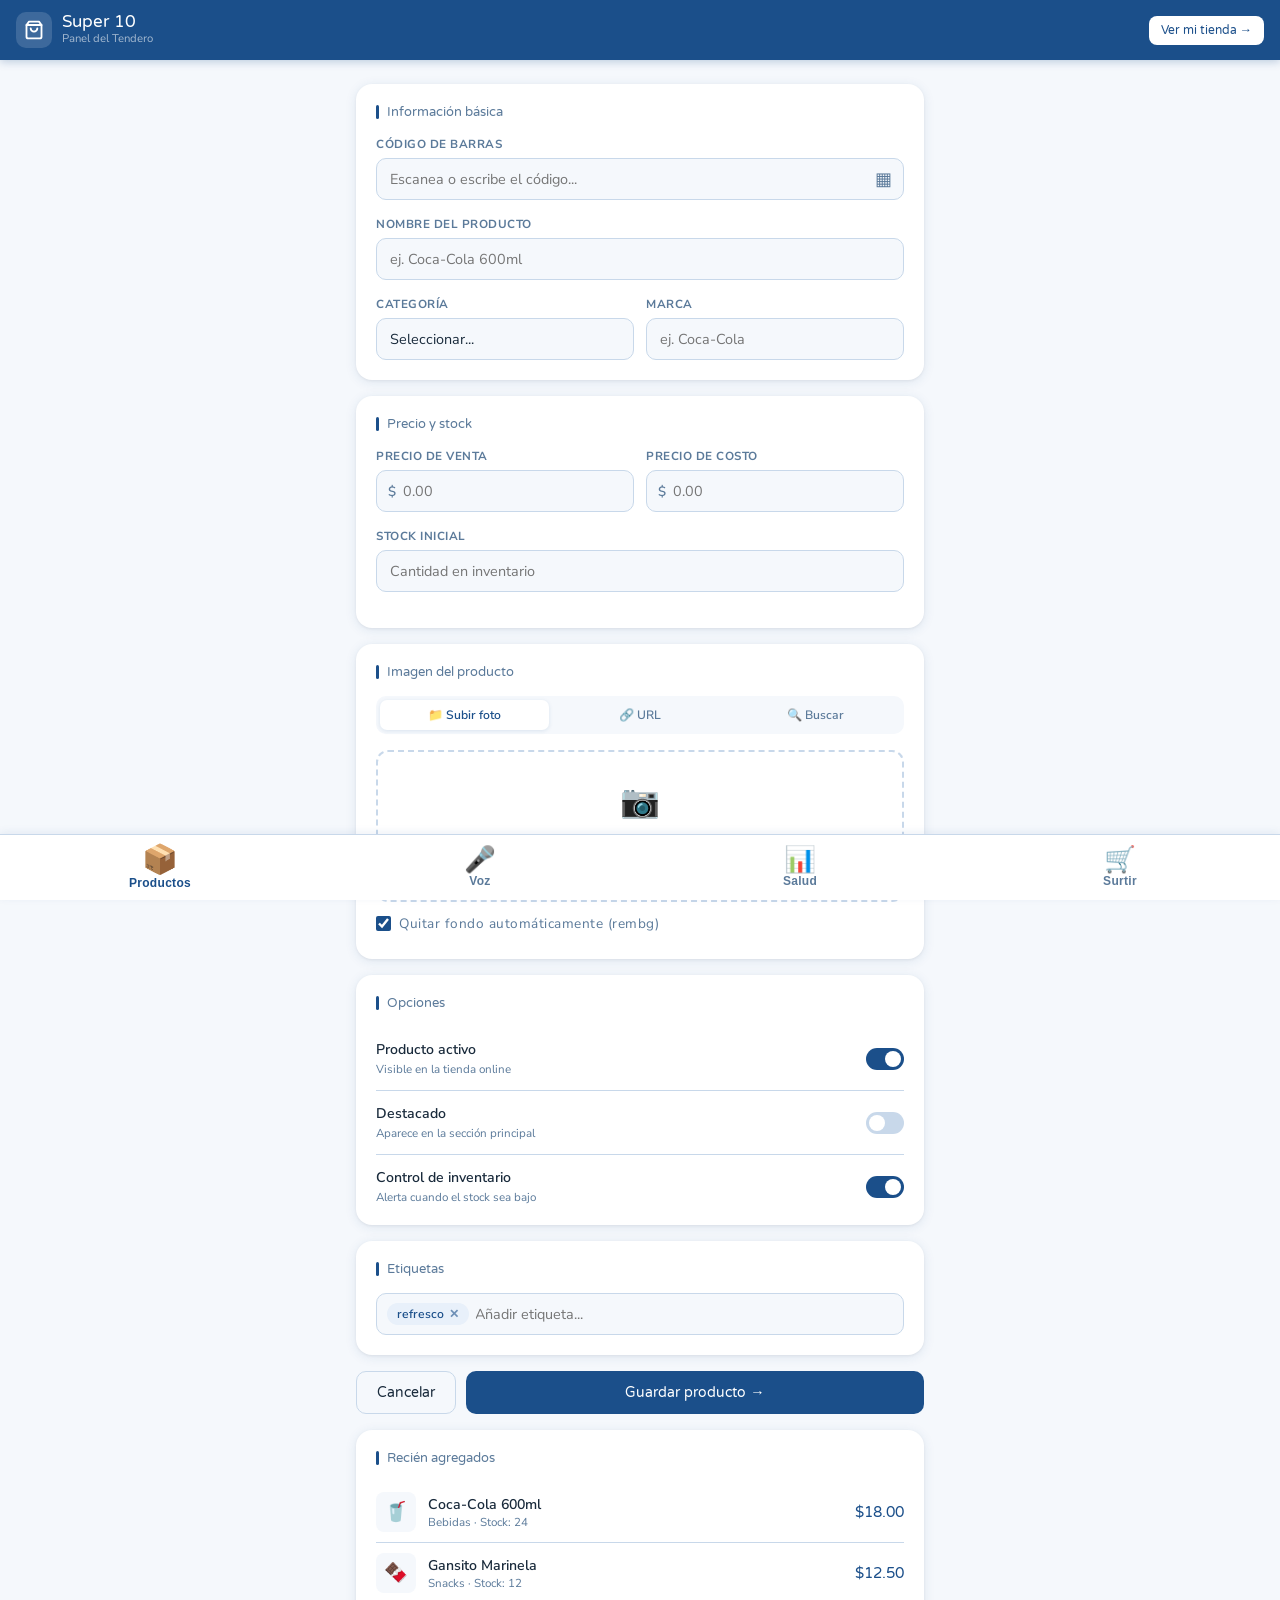
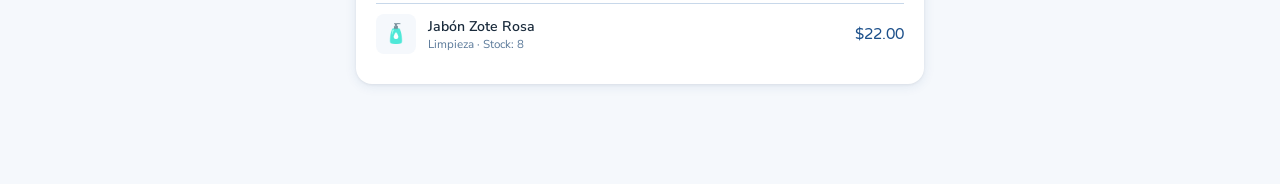
==== admin.html @ b504cb2e "Super 10 v2" ====
<!DOCTYPE html>
<html lang="es">
<head>
  <meta charset="UTF-8">
  <meta name="viewport" content="width=device-width, initial-scale=1.0">
  <title>Super 10 — Panel del Tendero</title>
  <link href="https://fonts.googleapis.com/css2?family=Varela+Round&family=Nunito+Sans:wght@400;600;700&display=swap" rel="stylesheet">
  <style>
    *, *::before, *::after { box-sizing: border-box; margin: 0; padding: 0; }

    :root {
      --verde:        #1B4F8A;
      --verde-dark:   #132F52;
      --verde-light:  #E8F0FA;
      --acento:       #8BC34A;
      --acento-dark:  #6A9E30;
      --naranja:      #8BC34A;
      --naranja-dark: #6A9E30;
      --texto:        #1A2B3C;
      --subtexto:     #5B7A9A;
      --borde:        #C8D8EA;
      --crema:        #F5F8FC;
      --blanco:       #FFFFFF;
      --success:      #4ade80;
      --error:        #ef4444;
      --font-head:    'Varela Round', sans-serif;
      --font-body:    'Nunito Sans', sans-serif;
      --shadow-card:  0 2px 12px rgba(27,79,138,.10), 0 1px 3px rgba(0,0,0,.06);
    }

    body {
      background: var(--crema);
      color: var(--texto);
      font-family: var(--font-body);
      min-height: 100vh;
      padding-top: 68px;
      padding-bottom: 68px;
    }

    /* ── HEADER ── */
    .app-header {
      position: fixed; top: 0; left: 0; right: 0; z-index: 100;
      background: var(--verde);
      height: 60px;
      display: flex; align-items: center; justify-content: space-between;
      padding: 0 16px;
      box-shadow: 0 2px 8px rgba(27,79,138,.25);
    }
    .header-brand { display: flex; align-items: center; gap: 10px; }
    .header-logo {
      width: 36px; height: 36px;
      background: rgba(255,255,255,.15);
      border-radius: 10px;
      display: flex; align-items: center; justify-content: center;
    }
    .header-logo svg { width: 20px; height: 20px; }
    .header-name {
      font-family: var(--font-head);
      font-size: 1.05rem; color: #fff; line-height: 1;
    }
    .header-subtitle { font-size: .7rem; color: rgba(255,255,255,.6); margin-top: 1px; }
    .btn-ver-tienda {
      font-family: var(--font-head); font-size: .78rem;
      color: var(--verde); background: #fff; border: none;
      border-radius: 8px; padding: 7px 12px; cursor: pointer;
      transition: background 150ms ease;
    }
    .btn-ver-tienda:hover { background: var(--verde-light); }

    /* ── BOTTOM NAV ── */
    .bottom-nav {
      position: fixed; bottom: 0; left: 0; right: 0; z-index: 100;
      background: #fff; min-height: 64px; display: flex;
      border-top: 1px solid var(--borde);
      box-shadow: 0 -2px 8px rgba(27,79,138,.08);
    }
    .nav-tab {
      flex: 1; display: flex; flex-direction: column;
      align-items: center; justify-content: center;
      gap: 2px; border: none; background: transparent;
      cursor: pointer; color: var(--subtexto); padding: 10px 0;
      transition: color 150ms ease;
    }
    .nav-tab__icon { font-size: 1.6rem; line-height: 1; transition: font-size 150ms ease; }
    .nav-tab__label { font-size: .75rem; font-weight: 700; letter-spacing: .3px; }
    .nav-tab.active { color: var(--verde); }
    .nav-tab.active .nav-tab__icon { font-size: 1.8rem; }

    /* ── MAIN ── */
    .main { padding: 16px; max-width: 600px; margin: 0 auto; }

    /* ── TAB PANELS ── */
    .tab-panel { display: none; }
    .tab-panel.active { display: block; }

    /* ── CARD ── */
    .card {
      background: var(--blanco); border-radius: 16px;
      padding: 20px; box-shadow: var(--shadow-card); margin-bottom: 16px;
    }
    .card-title {
      font-family: var(--font-head); font-size: .82rem;
      color: var(--subtexto); margin-bottom: 16px;
      display: flex; align-items: center; gap: 8px;
    }
    .card-title::before {
      content: ''; width: 3px; height: 14px;
      background: var(--verde); border-radius: 2px;
      display: inline-block; flex-shrink: 0;
    }

    /* ═══════════════════════════════════
       FORM — TAB PRODUCTOS
    ═══════════════════════════════════ */
    .field { margin-bottom: 16px; }
    .field:last-child { margin-bottom: 0; }
    label {
      display: block; font-size: .73rem; font-weight: 700;
      color: var(--subtexto); margin-bottom: 6px;
      text-transform: uppercase; letter-spacing: .5px;
    }
    input[type="text"],
    input[type="number"],
    select, textarea {
      width: 100%; background: var(--crema);
      border: 1.5px solid var(--borde); color: var(--texto);
      padding: 10px 13px; border-radius: 10px;
      font-family: var(--font-body); font-size: .9rem;
      transition: border-color 150ms ease; outline: none; appearance: none;
    }
    input:focus, select:focus, textarea:focus {
      border-color: var(--verde); background: #fff;
    }
    textarea { resize: vertical; min-height: 72px; }
    .field-row { display: grid; grid-template-columns: 1fr 1fr; gap: 12px; }

    .barcode-wrap { position: relative; }
    .barcode-wrap input { padding-right: 42px; }
    .barcode-icon {
      position: absolute; right: 12px; top: 50%; transform: translateY(-50%);
      color: var(--subtexto); font-size: 18px; cursor: pointer;
      transition: color 150ms ease;
    }
    .barcode-icon:hover { color: var(--verde); }

    .price-wrap { position: relative; }
    .price-prefix {
      position: absolute; left: 12px; top: 50%; transform: translateY(-50%);
      color: var(--subtexto); font-size: .85rem; font-weight: 600;
    }
    .price-wrap input { padding-left: 26px; }

    .margen-row {
      margin-top: 12px; padding: 12px;
      background: var(--verde-light); border-radius: 10px; display: none;
    }
    .margen-label { font-size: .72rem; color: var(--subtexto); }
    .margen-val { font-family: var(--font-head); font-size: 1.4rem; color: var(--verde); margin-top: 2px; }

    .upload-zone {
      border: 2px dashed var(--borde); border-radius: 12px;
      padding: 28px 16px; text-align: center; cursor: pointer;
      transition: all 150ms ease; position: relative; overflow: hidden;
    }
    .upload-zone:hover, .upload-zone.drag-over {
      border-color: var(--verde); background: var(--verde-light);
    }
    .upload-zone input[type="file"] {
      position: absolute; inset: 0; opacity: 0; cursor: pointer; width: 100%; height: 100%;
    }
    .upload-icon { font-size: 2rem; margin-bottom: 8px; }
    .upload-text { font-size: .8rem; color: var(--subtexto); line-height: 1.5; }
    .upload-text strong { color: var(--texto); display: block; margin-bottom: 3px; }
    .upload-preview {
      width: 100%; aspect-ratio: 1; border-radius: 10px;
      object-fit: cover; display: none; margin-bottom: 10px;
    }
    .upload-preview.visible { display: block; }

    .source-tabs {
      display: flex; gap: 6px; margin-bottom: 16px;
      background: var(--crema); padding: 4px; border-radius: 10px;
    }
    .source-tab {
      flex: 1; padding: 7px 4px; border-radius: 7px; border: none;
      background: transparent; color: var(--subtexto);
      font-family: var(--font-body); font-size: .76rem; font-weight: 600;
      cursor: pointer; transition: all 150ms ease;
    }
    .source-tab.active {
      background: #fff; color: var(--verde);
      box-shadow: 0 1px 4px rgba(27,79,138,.12);
    }
    .source-panel { display: none; }
    .source-panel.active { display: block; }

    .toggle-field {
      display: flex; align-items: center; justify-content: space-between;
      padding: 13px 0; border-bottom: 1px solid var(--borde);
    }
    .toggle-field:last-child { border-bottom: none; padding-bottom: 0; }
    .toggle-label { font-size: .88rem; font-weight: 600; }
    .toggle-desc { font-size: .72rem; color: var(--subtexto); margin-top: 2px; }
    .toggle {
      width: 38px; height: 22px; background: var(--borde);
      border-radius: 11px; position: relative; cursor: pointer;
      transition: background 200ms ease; flex-shrink: 0;
    }
    .toggle.on { background: var(--verde); }
    .toggle::after {
      content: ''; width: 16px; height: 16px; background: #fff;
      border-radius: 50%; position: absolute;
      top: 3px; left: 3px; transition: transform 200ms ease;
    }
    .toggle.on::after { transform: translateX(16px); }

    .tags-wrap {
      display: flex; flex-wrap: wrap; gap: 6px;
      padding: 8px 10px; background: var(--crema);
      border: 1.5px solid var(--borde); border-radius: 10px;
      min-height: 42px; cursor: text; align-items: center;
    }
    .tag {
      background: var(--verde-light); color: var(--verde);
      padding: 3px 10px; border-radius: 20px;
      font-size: .76rem; font-weight: 600;
      display: flex; align-items: center; gap: 5px;
    }
    .tag-remove { cursor: pointer; opacity: .6; }
    .tag-remove:hover { opacity: 1; }
    .tags-input {
      border: none !important; background: transparent !important;
      padding: 0 !important; min-width: 80px; font-size: .85rem; flex: 1;
    }

    .btn-row { display: flex; gap: 10px; margin-top: 16px; }
    .btn {
      padding: 12px 20px; border-radius: 10px;
      font-family: var(--font-head); font-size: .9rem;
      cursor: pointer; border: none; transition: all 150ms ease;
    }
    .btn-primary { background: var(--verde); color: #fff; flex: 1; }
    .btn-primary:hover { background: var(--verde-dark); }
    .btn-secondary {
      background: var(--crema); color: var(--texto);
      border: 1.5px solid var(--borde);
    }
    .btn-secondary:hover { border-color: var(--verde); }

    .product-row {
      display: flex; align-items: center; gap: 12px;
      padding: 10px 0; border-bottom: 1px solid var(--borde);
    }
    .product-row:last-child { border-bottom: none; }
    .product-thumb {
      width: 40px; height: 40px; border-radius: 8px;
      background: var(--crema); display: flex;
      align-items: center; justify-content: center;
      font-size: 1.2rem; flex-shrink: 0;
    }
    .product-name { font-size: .88rem; font-weight: 600; }
    .product-meta { font-size: .72rem; color: var(--subtexto); }
    .product-price { margin-left: auto; font-family: var(--font-head); font-size: .95rem; color: var(--verde); }

    /* ═══════════════════════════════════
       TAB VOZ
    ═══════════════════════════════════ */
    .voz-screen { text-align: center; padding: 32px 16px 16px; }
    .voz-title { font-family: var(--font-head); font-size: 1.25rem; color: var(--texto); margin-bottom: 6px; }
    .voz-sub { font-size: .85rem; color: var(--subtexto); margin-bottom: 40px; line-height: 1.5; }

    .mic-btn-wrap {
      position: relative; display: inline-flex;
      align-items: center; justify-content: center; margin-bottom: 24px;
    }
    .pulse-ring {
      position: absolute; border-radius: 50%;
      background: rgba(27,79,138,.12); animation: none;
    }
    .pulse-ring:nth-child(1) { width: 88px; height: 88px; }
    .pulse-ring:nth-child(2) { width: 112px; height: 112px; background: rgba(27,79,138,.08); }
    .pulse-ring:nth-child(3) { width: 138px; height: 138px; background: rgba(27,79,138,.05); }
    @keyframes pulseRing {
      0%   { transform: scale(1); opacity: 1; }
      100% { transform: scale(1.3); opacity: 0; }
    }
    .listening .pulse-ring:nth-child(1) { animation: pulseRing 1.2s ease-out infinite; }
    .listening .pulse-ring:nth-child(2) { animation: pulseRing 1.2s ease-out .3s infinite; }
    .listening .pulse-ring:nth-child(3) { animation: pulseRing 1.2s ease-out .6s infinite; }

    .mic-btn {
      position: relative; z-index: 1;
      width: 80px; height: 80px; border-radius: 50%;
      background: var(--verde); color: #fff;
      border: none; cursor: pointer;
      display: flex; align-items: center; justify-content: center;
      font-size: 2rem;
      box-shadow: 0 4px 16px rgba(27,79,138,.35);
      transition: background 200ms ease, transform 200ms ease;
    }
    .mic-btn:hover { background: var(--verde-dark); transform: scale(1.04); }
    .mic-btn.listening { background: #e53935; }
    .mic-btn.processing { background: var(--subtexto); cursor: default; }

    .voz-status {
      font-family: var(--font-head); font-size: 1rem;
      color: var(--subtexto); min-height: 28px;
    }
    .voz-test {
      display: flex; gap: 8px; margin-top: 28px;
      max-width: 340px; margin-left: auto; margin-right: auto;
    }
    .voz-test input {
      flex: 1; padding: 10px 13px; border-radius: 10px;
      border: 1.5px solid var(--borde); background: var(--blanco);
      font-family: var(--font-body); font-size: .85rem; color: var(--texto);
      outline: none; transition: border-color 150ms ease;
    }
    .voz-test input:focus { border-color: var(--verde); }
    .voz-test .btn-probar {
      padding: 10px 16px; border-radius: 10px;
      background: var(--verde); color: #fff; border: none;
      font-family: var(--font-head); font-size: .85rem;
      cursor: pointer; white-space: nowrap;
      transition: background 150ms ease;
    }
    .voz-test .btn-probar:hover { background: var(--verde-dark); }
    .voz-test-hint {
      font-size: .72rem; color: #aaa; margin-top: 8px; text-align: center;
    }
    .btn-ver-inv {
      display: block; margin: 10px auto 0;
      font-family: var(--font-body); font-size: .75rem; font-weight: 600;
      color: var(--subtexto); background: none; border: none;
      cursor: pointer; text-decoration: underline; text-underline-offset: 3px;
      transition: color 150ms ease;
    }
    .btn-ver-inv:hover { color: var(--verde); }

    .inv-section {
      margin-top: 28px;
    }
    .inv-title {
      font-family: var(--font-head); font-size: .82rem;
      color: var(--subtexto); text-transform: uppercase; letter-spacing: .5px;
      margin-bottom: 10px; display: flex; align-items: center; gap: 6px;
    }
    .inv-table {
      width: 100%; border-collapse: collapse;
      background: var(--blanco); border-radius: 14px;
      overflow: hidden; box-shadow: var(--shadow-card);
      font-size: .82rem;
    }
    .inv-table th {
      text-align: left; font-size: .7rem; color: var(--subtexto);
      font-weight: 700; text-transform: uppercase; letter-spacing: .4px;
      padding: 12px 14px; border-bottom: 2px solid var(--borde);
      background: var(--crema);
    }
    .inv-table th:last-child { text-align: right; }
    .inv-table td {
      padding: 10px 14px; border-bottom: 1px solid var(--borde);
      color: var(--texto); vertical-align: middle;
      transition: background 400ms ease;
    }
    .inv-table tr:last-child td { border-bottom: none; }
    .inv-table td:nth-child(2) { font-family: var(--font-head); font-weight: 700; font-size: .9rem; }
    .inv-table td:last-child { text-align: right; font-size: .72rem; color: var(--subtexto); }
    .inv-table tr.updated td { background: #E8F5E9; }
    .inv-prod { display: flex; align-items: center; gap: 8px; }
    .inv-prod img, .inv-prod .inv-emoji {
      width: 30px; height: 30px; border-radius: 6px;
      object-fit: contain; background: var(--crema); flex-shrink: 0;
    }
    .inv-prod .inv-emoji {
      display: flex; align-items: center; justify-content: center; font-size: 1rem;
    }

    .confirm-card {
      background: var(--blanco); border-radius: 20px;
      padding: 24px; box-shadow: var(--shadow-card);
      text-align: center; display: none; margin-top: 24px;
    }
    .confirm-card.show { display: block; }
    .confirm-img {
      width: 120px; height: 120px; object-fit: contain;
      border-radius: 14px; background: var(--crema);
      margin: 0 auto 14px; display: block;
    }
    .confirm-emoji {
      width: 120px; height: 120px; font-size: 4rem;
      background: var(--crema); border-radius: 14px;
      display: flex; align-items: center; justify-content: center;
      margin: 0 auto 14px;
    }
    .confirm-name { font-family: var(--font-head); font-size: 1.1rem; color: var(--texto); }
    .confirm-qty { font-size: .9rem; color: var(--subtexto); margin: 6px 0 20px; }
    .confirm-btns { display: flex; gap: 10px; }
    .confirm-btns .btn { flex: 1; }
    .btn-yes { background: var(--acento); color: #fff; }
    .btn-yes:hover { background: var(--acento-dark); }
    .btn-no { background: var(--crema); color: var(--texto); border: 1.5px solid var(--borde); }
    .btn-no:hover { border-color: var(--error); color: var(--error); }

    .producto-picker { display: none; margin-top: 16px; }
    .producto-picker.show { display: block; }
    .picker-title {
      font-family: var(--font-head); font-size: .9rem;
      color: var(--subtexto); margin-bottom: 12px; text-align: center;
    }
    .picker-grid { display: grid; grid-template-columns: 1fr 1fr; gap: 10px; }
    .picker-item {
      background: var(--blanco); border-radius: 12px; padding: 12px;
      display: flex; flex-direction: column; align-items: center; gap: 6px;
      cursor: pointer; border: 2px solid var(--borde);
      transition: border-color 150ms ease, background 150ms ease; text-align: center;
    }
    .picker-item:hover { border-color: var(--verde); background: var(--verde-light); }
    .picker-item img { width: 56px; height: 56px; object-fit: contain; border-radius: 8px; background: var(--crema); }
    .picker-item .p-emoji {
      width: 56px; height: 56px;
      display: flex; align-items: center; justify-content: center;
      font-size: 1.8rem; background: var(--crema); border-radius: 8px;
    }
    .picker-item-name { font-size: .75rem; font-weight: 600; color: var(--texto); line-height: 1.3; }

    /* ═══════════════════════════════════
       TAB SALUD
    ═══════════════════════════════════ */
    .salud-card { border-radius: 16px; padding: 18px; margin-bottom: 14px; }
    .salud-card-blue  { background: var(--verde-light); }
    .salud-card-green { background: #F1F8E9; }
    .salud-card-warn  { background: #FFFDE7; }
    .salud-card-tip   { background: #F0F7FF; }
    .salud-card-white { background: var(--blanco); box-shadow: var(--shadow-card); }
    .salud-icon { font-size: 1.4rem; margin-bottom: 5px; }
    .salud-heading { font-family: var(--font-head); font-size: .95rem; color: var(--texto); margin-bottom: 7px; }
    .salud-text { font-size: .86rem; color: var(--subtexto); line-height: 1.6; }
    .salud-text strong { color: var(--texto); }

    .salud-table { width: 100%; border-collapse: collapse; font-size: .82rem; }
    .salud-table th {
      text-align: left; font-size: .7rem; color: var(--subtexto);
      font-weight: 700; text-transform: uppercase; letter-spacing: .4px;
      padding: 0 0 10px; border-bottom: 2px solid var(--borde);
    }
    .salud-table th:nth-child(2) { text-align: center; }
    .salud-table th:last-child   { text-align: right; }
    .salud-table td { padding: 9px 0; border-bottom: 1px solid var(--borde); color: var(--texto); }
    .salud-table td:nth-child(2) { text-align: center; }
    .salud-table td:last-child   { text-align: right; }
    .salud-table tr:last-child td { border-bottom: none; }
    .salud-table .ganancia { font-weight: 700; color: var(--verde); }

    .stock-item {
      display: flex; align-items: center; justify-content: space-between;
      padding: 8px 0; border-bottom: 1px solid rgba(0,0,0,.06);
      font-size: .86rem;
    }
    .stock-item:last-child { border-bottom: none; }
    .stock-badge {
      font-size: .73rem; font-weight: 700;
      padding: 2px 8px; border-radius: 20px;
      background: rgba(245,158,11,.15); color: #b45309;
    }
    .stock-badge.critical { background: rgba(239,68,68,.12); color: #b91c1c; }

    /* ═══════════════════════════════════
       TAB SURTIR
    ═══════════════════════════════════ */
    .surtir-section-title {
      font-family: var(--font-head); font-size: .78rem;
      color: var(--subtexto); text-transform: uppercase; letter-spacing: .5px;
      margin: 14px 0 8px;
    }
    .surtir-card {
      background: var(--blanco); border-radius: 14px;
      box-shadow: var(--shadow-card); padding: 13px 15px;
      margin-bottom: 8px; display: flex; align-items: center; gap: 12px;
    }
    .surtir-dot { width: 10px; height: 10px; border-radius: 50%; flex-shrink: 0; }
    .dot-red    { background: #ef4444; }
    .dot-yellow { background: #f59e0b; }
    .surtir-info { flex: 1; min-width: 0; }
    .surtir-name { font-size: .88rem; font-weight: 700; color: var(--texto); }
    .surtir-days { font-size: .73rem; color: var(--subtexto); margin-top: 2px; }
    .surtir-qty  { font-size: .73rem; color: var(--subtexto); margin-top: 1px; }
    .btn-surtir {
      font-family: var(--font-head); font-size: .76rem;
      padding: 7px 11px; border-radius: 8px;
      border: none; cursor: pointer; flex-shrink: 0;
      background: var(--verde-light); color: var(--verde);
      transition: background 150ms ease, color 150ms ease;
    }
    .btn-surtir:hover { background: var(--verde); color: #fff; }

    .ok-list { background: #F1F8E9; border-radius: 14px; padding: 14px 16px; }
    .ok-item {
      display: flex; justify-content: space-between; align-items: center;
      padding: 7px 0; font-size: .84rem;
      border-bottom: 1px solid rgba(139,195,74,.2);
    }
    .ok-item:last-child { border-bottom: none; }
    .ok-days { font-size: .73rem; color: #558b2f; font-weight: 700; }

    .btn-whatsapp {
      width: 100%; padding: 15px;
      background: #25D366; color: #fff;
      border: none; border-radius: 14px;
      font-family: var(--font-head); font-size: 1rem;
      cursor: pointer; display: flex; align-items: center; justify-content: center; gap: 8px;
      margin-top: 20px; margin-bottom: 4px;
      box-shadow: 0 4px 14px rgba(37,211,102,.30);
      transition: background 150ms ease;
    }
    .btn-whatsapp:hover { background: #1ebc58; }

    /* ── TOAST ── */
    .toast {
      position: fixed; bottom: 76px; left: 50%;
      transform: translateX(-50%) translateY(20px);
      background: var(--verde); color: #fff;
      padding: 12px 20px; border-radius: 10px;
      font-family: var(--font-head); font-size: .88rem;
      white-space: nowrap; pointer-events: none;
      opacity: 0; transition: opacity 250ms ease, transform 250ms ease;
      z-index: 200;
    }
    .toast.show { opacity: 1; transform: translateX(-50%) translateY(0); }

    ::-webkit-scrollbar { width: 4px; }
    ::-webkit-scrollbar-track { background: transparent; }
    ::-webkit-scrollbar-thumb { background: var(--borde); border-radius: 3px; }
    select option { background: #fff; }
  </style>
</head>
<body>

<!-- ── HEADER ── -->
<header class="app-header">
  <div class="header-brand">
    <div class="header-logo">
      <svg xmlns="http://www.w3.org/2000/svg" viewBox="0 0 24 24" fill="none"
           stroke="white" stroke-width="2.2" stroke-linecap="round" stroke-linejoin="round">
        <path d="M6 2L3 6v14a2 2 0 0 0 2 2h14a2 2 0 0 0 2-2V6l-3-4z"/>
        <line x1="3" y1="6" x2="21" y2="6"/>
        <path d="M16 10a4 4 0 0 1-8 0"/>
      </svg>
    </div>
    <div>
      <div class="header-name">Super 10</div>
      <div class="header-subtitle">Panel del Tendero</div>
    </div>
  </div>
  <button class="btn-ver-tienda" onclick="window.open('tienda.html','_blank')">
    Ver mi tienda →
  </button>
</header>

<!-- ── MAIN ── -->
<main class="main">

  <!-- ══════════════ TAB: PRODUCTOS ══════════════ -->
  <div class="tab-panel active" id="panel-productos">

    <div class="card">
      <div class="card-title">Información básica</div>

      <div class="field">
        <label>Código de barras</label>
        <div class="barcode-wrap">
          <input type="text" id="barcode" placeholder="Escanea o escribe el código...">
          <span class="barcode-icon" onclick="simulateScan()" title="Simular escaneo">▦</span>
        </div>
      </div>

      <div class="field">
        <label>Nombre del producto</label>
        <input type="text" id="nombre" placeholder="ej. Coca-Cola 600ml">
      </div>

      <div class="field-row">
        <div class="field" style="margin-bottom:0">
          <label>Categoría</label>
          <select id="categoria">
            <option value="">Seleccionar...</option>
            <option>Bebidas</option>
            <option>Básicos</option>
            <option>Lácteos</option>
            <option>Panadería</option>
            <option>Enlatados</option>
            <option>Abarrotes</option>
            <option>Limpieza</option>
            <option>Higiene</option>
            <option>Frutas</option>
          </select>
        </div>
        <div class="field" style="margin-bottom:0">
          <label>Marca</label>
          <input type="text" id="marca" placeholder="ej. Coca-Cola">
        </div>
      </div>
    </div>

    <div class="card">
      <div class="card-title">Precio y stock</div>

      <div class="field-row">
        <div class="field" style="margin-bottom:0">
          <label>Precio de venta</label>
          <div class="price-wrap">
            <span class="price-prefix">$</span>
            <input type="number" id="precio" placeholder="0.00" step="0.50" min="0">
          </div>
        </div>
        <div class="field" style="margin-bottom:0">
          <label>Precio de costo</label>
          <div class="price-wrap">
            <span class="price-prefix">$</span>
            <input type="number" id="costo" placeholder="0.00" step="0.50" min="0">
          </div>
        </div>
      </div>

      <div class="field" style="margin-top:16px">
        <label>Stock inicial</label>
        <input type="number" id="stock-input" placeholder="Cantidad en inventario" min="0">
      </div>

      <div class="margen-row" id="margen-row">
        <div class="margen-label">Margen de ganancia estimado</div>
        <div class="margen-val" id="margen-val">—</div>
      </div>
    </div>

    <div class="card">
      <div class="card-title">Imagen del producto</div>

      <div class="source-tabs">
        <button class="source-tab active" onclick="setImgTab(this,'upload')">📁 Subir foto</button>
        <button class="source-tab" onclick="setImgTab(this,'url')">🔗 URL</button>
        <button class="source-tab" onclick="setImgTab(this,'buscar')">🔍 Buscar</button>
      </div>

      <div class="source-panel active" id="panel-upload">
        <div class="upload-zone" id="upload-zone">
          <input type="file" accept="image/*" onchange="previewImage(this)">
          <img class="upload-preview" id="preview-img">
          <div class="upload-icon" id="upload-icon">📷</div>
          <div class="upload-text" id="upload-text">
            <strong>Toca para subir foto</strong>
            JPG, PNG · Máx 5 MB
          </div>
        </div>
        <label style="display:flex;align-items:center;gap:8px;text-transform:none;margin-top:12px;cursor:pointer">
          <input type="checkbox" id="rembg" checked style="width:15px;height:15px;accent-color:var(--verde)">
          <span style="font-size:.85rem;font-weight:400">Quitar fondo automáticamente (rembg)</span>
        </label>
      </div>

      <div class="source-panel" id="panel-url">
        <div class="field">
          <label>URL de imagen</label>
          <input type="text" id="img-url" placeholder="https://...">
        </div>
        <button class="btn btn-secondary" style="width:100%;margin-top:4px">Cargar previa</button>
      </div>

      <div class="source-panel" id="panel-buscar">
        <div class="field">
          <label>Buscar imagen</label>
          <div style="display:flex;gap:8px">
            <input type="text" id="unsplash-query" placeholder="ej. coca cola bottle" style="flex:1">
            <button class="btn btn-secondary" onclick="buscarUnsplash()">Buscar</button>
          </div>
        </div>
        <div id="unsplash-results" style="display:grid;grid-template-columns:1fr 1fr 1fr;gap:6px;margin-top:8px"></div>
      </div>
    </div>

    <div class="card">
      <div class="card-title">Opciones</div>
      <div class="toggle-field">
        <div>
          <div class="toggle-label">Producto activo</div>
          <div class="toggle-desc">Visible en la tienda online</div>
        </div>
        <div class="toggle on" onclick="this.classList.toggle('on')"></div>
      </div>
      <div class="toggle-field">
        <div>
          <div class="toggle-label">Destacado</div>
          <div class="toggle-desc">Aparece en la sección principal</div>
        </div>
        <div class="toggle" onclick="this.classList.toggle('on')"></div>
      </div>
      <div class="toggle-field">
        <div>
          <div class="toggle-label">Control de inventario</div>
          <div class="toggle-desc">Alerta cuando el stock sea bajo</div>
        </div>
        <div class="toggle on" onclick="this.classList.toggle('on')"></div>
      </div>
    </div>

    <div class="card">
      <div class="card-title">Etiquetas</div>
      <div class="tags-wrap" id="tags-wrap" onclick="document.getElementById('tag-input').focus()">
        <span class="tag">refresco <span class="tag-remove" onclick="removeTag(this)">✕</span></span>
        <input class="tags-input" id="tag-input" type="text" placeholder="Añadir etiqueta...">
      </div>
    </div>

    <div class="btn-row">
      <button class="btn btn-secondary" onclick="resetForm()">Cancelar</button>
      <button class="btn btn-primary" onclick="guardarProducto()">Guardar producto →</button>
    </div>

    <div class="card" style="margin-top:16px">
      <div class="card-title">Recién agregados</div>
      <div class="product-row">
        <div class="product-thumb">🥤</div>
        <div>
          <div class="product-name">Coca-Cola 600ml</div>
          <div class="product-meta">Bebidas · Stock: 24</div>
        </div>
        <div class="product-price">$18.00</div>
      </div>
      <div class="product-row">
        <div class="product-thumb">🍫</div>
        <div>
          <div class="product-name">Gansito Marinela</div>
          <div class="product-meta">Snacks · Stock: 12</div>
        </div>
        <div class="product-price">$12.50</div>
      </div>
      <div class="product-row">
        <div class="product-thumb">🧴</div>
        <div>
          <div class="product-name">Jabón Zote Rosa</div>
          <div class="product-meta">Limpieza · Stock: 8</div>
        </div>
        <div class="product-price">$22.00</div>
      </div>
    </div>

  </div><!-- /panel-productos -->


  <!-- ══════════════ TAB: VOZ ══════════════ -->
  <div class="tab-panel" id="panel-voz">

    <div class="voz-screen">
      <h2 class="voz-title">Inventario por voz</h2>
      <p class="voz-sub">Di el producto y la cantidad, por ejemplo:<br>"Tres leches" o "Cinco cocas"</p>

      <div class="mic-btn-wrap" id="micWrap">
        <div class="pulse-ring"></div>
        <div class="pulse-ring"></div>
        <div class="pulse-ring"></div>
        <button class="mic-btn" id="micBtn" onclick="toggleVoz()">🎤</button>
      </div>

      <div class="voz-status" id="vozStatus">Toca para hablar</div>

      <div class="voz-test">
        <input type="text" id="vozTestInput"
          placeholder="ej: 'llegaron seis coca colas'"
          onkeydown="if(event.key==='Enter') probarTexto()">
        <button class="btn-probar" onclick="probarTexto()">Probar →</button>
      </div>
      <div class="voz-test-hint">Modo texto — para probar sin micrófono</div>
      <button class="btn-ver-inv" onclick="document.getElementById('invSection').scrollIntoView({behavior:'smooth'})">
        Ver inventario ↓
      </button>
    </div>

    <div class="confirm-card" id="confirmCard">
      <div id="confirmThumb"></div>
      <div class="confirm-name" id="confirmName"></div>
      <div class="confirm-qty"  id="confirmQty"></div>
      <div class="confirm-btns">
        <button class="btn btn-no"  onclick="rechazarProducto()">✗ No es este</button>
        <button class="btn btn-yes" onclick="confirmarProducto()">✓ Sí, correcto</button>
      </div>
    </div>

    <div class="producto-picker" id="productoPicker">
      <p class="picker-title">Elige el producto manualmente:</p>
      <div class="picker-grid" id="pickerGrid"></div>
    </div>

    <div class="inv-section" id="invSection">
      <div class="inv-title">📦 Inventario actual</div>
      <table class="inv-table" id="invTable">
        <thead>
          <tr>
            <th>Producto</th>
            <th>Stock</th>
            <th>Última actualización</th>
          </tr>
        </thead>
        <tbody id="invTbody"></tbody>
      </table>
    </div>

  </div><!-- /panel-voz -->


  <!-- ══════════════ TAB: SALUD ══════════════ -->
  <div class="tab-panel" id="panel-salud">
    <!-- Renderizado por JS -->
  </div>


  <!-- ══════════════ TAB: SURTIR ══════════════ -->
  <div class="tab-panel" id="panel-surtir">
    <!-- Renderizado por JS -->
  </div>

</main><!-- /main -->

<!-- ── BOTTOM NAV ── -->
<nav class="bottom-nav">
  <button class="nav-tab active" data-panel="productos" onclick="switchTab(this)">
    <span class="nav-tab__icon">📦</span>
    <span class="nav-tab__label">Productos</span>
  </button>
  <button class="nav-tab" data-panel="voz" onclick="switchTab(this)">
    <span class="nav-tab__icon">🎤</span>
    <span class="nav-tab__label">Voz</span>
  </button>
  <button class="nav-tab" data-panel="salud" onclick="switchTab(this)">
    <span class="nav-tab__icon">📊</span>
    <span class="nav-tab__label">Salud</span>
  </button>
  <button class="nav-tab" data-panel="surtir" onclick="switchTab(this)">
    <span class="nav-tab__icon">🛒</span>
    <span class="nav-tab__label">Surtir</span>
  </button>
</nav>

<div class="toast" id="toast"></div>

<script>
// ══════════════════════════════════════════════════════
// CONFIG
// ══════════════════════════════════════════════════════
const CONFIG = {
  nombreTienda:      'Super 10',
  whatsappProveedor: '525513222091',
};

// ══════════════════════════════════════════════════════
// DATA
// ══════════════════════════════════════════════════════
const PRODUCTOS = [
  { id:4,  nombre:'Coca-Cola 2L',              emoji:'🥤',
    imagen:'https://dqrhqzdfzhkqpgawgjga.supabase.co/storage/v1/object/public/productos/4_coca_cola_2l.webp' },
  { id:11, nombre:'Tortillas de Maíz 1kg',     emoji:'🌽',
    imagen:'https://dqrhqzdfzhkqpgawgjga.supabase.co/storage/v1/object/public/productos/11_tortillas_de_maiz_1kg.webp' },
  { id:1,  nombre:'Leche Santa Clara 1L',      emoji:'🥛',
    imagen:'https://dqrhqzdfzhkqpgawgjga.supabase.co/storage/v1/object/public/productos/1_leche_santa_clara_1l.webp' },
  { id:13, nombre:'Café Nescafé Clásico 120g', emoji:'☕',
    imagen:'https://dqrhqzdfzhkqpgawgjga.supabase.co/storage/v1/object/public/productos/13_cafe_nescafe_clasico_120g.webp' },
  { id:3,  nombre:'Huevos San Juan 12 pzas',   emoji:'🥚',
    imagen:'https://dqrhqzdfzhkqpgawgjga.supabase.co/storage/v1/object/public/productos/3_huevos_san_juan_12_pzas.webp' },
  { id:2,  nombre:'Pan Bimbo Blanco 680g',     emoji:'🍞',
    imagen:'https://dqrhqzdfzhkqpgawgjga.supabase.co/storage/v1/object/public/productos/2_pan_bimbo_blanco_680g.webp' },
  { id:6,  nombre:'Frijol Negro La Sierra 560g', emoji:'🫘',
    imagen:'https://dqrhqzdfzhkqpgawgjga.supabase.co/storage/v1/object/public/productos/6_frijol_negro_la_sierra_560g.webp' },
  { id:5,  nombre:'Arroz SOS 1kg',             emoji:'🍚',
    imagen:'https://dqrhqzdfzhkqpgawgjga.supabase.co/storage/v1/object/public/productos/5_arroz_sos_1kg.webp' },
];

const VENTAS_MOCK = [
  { id:13, nombre:'Café Nescafé Clásico 120g', categoria:'Bebidas',   precio:89.90, costo:72.00, vendidos:8,  stock:5  },
  { id:4,  nombre:'Coca-Cola 2L',              categoria:'Bebidas',   precio:32.00, costo:22.00, vendidos:24, stock:12 },
  { id:11, nombre:'Tortillas de Maíz 1kg',     categoria:'Básicos',   precio:22.00, costo:16.00, vendidos:31, stock:8  },
  { id:1,  nombre:'Leche Santa Clara 1L',      categoria:'Lácteos',   precio:28.50, costo:21.00, vendidos:18, stock:6  },
  { id:3,  nombre:'Huevos San Juan 12 pzas',   categoria:'Básicos',   precio:52.90, costo:42.00, vendidos:15, stock:4  },
  { id:8,  nombre:'Atún Dolores en agua 140g', categoria:'Enlatados', precio:18.50, costo:12.00, vendidos:9,  stock:20 },
  { id:9,  nombre:'Jabón Roma 1kg',            categoria:'Limpieza',  precio:28.00, costo:19.00, vendidos:5,  stock:3  },
  { id:6,  nombre:'Frijol Negro La Sierra 560g',categoria:'Abarrotes',precio:33.50, costo:25.00, vendidos:7,  stock:9  },
  { id:5,  nombre:'Arroz SOS 1kg',             categoria:'Abarrotes', precio:28.00, costo:21.00, vendidos:11, stock:15 },
  { id:2,  nombre:'Pan Bimbo Blanco 680g',     categoria:'Panadería', precio:42.00, costo:33.00, vendidos:13, stock:2  },
];

// Stock mutable en memoria (inicia desde VENTAS_MOCK)
const stockMemoria = {};
VENTAS_MOCK.forEach(p => { stockMemoria[p.id] = p.stock; });

// ══════════════════════════════════════════════════════
// UTILS
// ══════════════════════════════════════════════════════
function normalize(str) {
  return String(str).toLowerCase()
    .normalize('NFD').replace(/[\u0300-\u036f]/g, '').trim();
}

function fmt(n) { return '$' + n.toFixed(2); }

function showToast(msg, duration = 2800) {
  const t = document.getElementById('toast');
  t.textContent = msg;
  t.classList.add('show');
  setTimeout(() => t.classList.remove('show'), duration);
}

// ══════════════════════════════════════════════════════
// TAB NAVIGATION
// ══════════════════════════════════════════════════════
function switchTab(btn) {
  document.querySelectorAll('.nav-tab').forEach(t => t.classList.remove('active'));
  document.querySelectorAll('.tab-panel').forEach(p => p.classList.remove('active'));
  btn.classList.add('active');
  document.getElementById('panel-' + btn.dataset.panel).classList.add('active');
  if (btn.dataset.panel === 'salud')  renderSalud();
  if (btn.dataset.panel === 'surtir') renderSurtir();
}

// ══════════════════════════════════════════════════════
// TAB PRODUCTOS — FORM
// ══════════════════════════════════════════════════════
function previewImage(input) {
  if (!input.files[0]) return;
  const reader = new FileReader();
  reader.onload = e => {
    const img = document.getElementById('preview-img');
    img.src = e.target.result;
    img.classList.add('visible');
    document.getElementById('upload-icon').style.display = 'none';
    document.getElementById('upload-text').style.display = 'none';
  };
  reader.readAsDataURL(input.files[0]);
}

const zone = document.getElementById('upload-zone');
zone.addEventListener('dragover', e => { e.preventDefault(); zone.classList.add('drag-over'); });
zone.addEventListener('dragleave', () => zone.classList.remove('drag-over'));
zone.addEventListener('drop', e => {
  e.preventDefault(); zone.classList.remove('drag-over');
  const file = e.dataTransfer.files[0];
  if (!file) return;
  const reader = new FileReader();
  reader.onload = ev => {
    const img = document.getElementById('preview-img');
    img.src = ev.target.result; img.classList.add('visible');
    document.getElementById('upload-icon').style.display = 'none';
    document.getElementById('upload-text').style.display = 'none';
  };
  reader.readAsDataURL(file);
});

function setImgTab(btn, panel) {
  document.querySelectorAll('.source-tab').forEach(t => t.classList.remove('active'));
  document.querySelectorAll('.source-panel').forEach(p => p.classList.remove('active'));
  btn.classList.add('active');
  document.getElementById('panel-' + panel).classList.add('active');
}

function simulateScan() {
  const datos = [
    { barcode:'7501055361008', nombre:'Coca-Cola 600ml',   marca:'Coca-Cola', cat:'Bebidas'  },
    { barcode:'7501034911697', nombre:'Marinela Gansito',  marca:'Marinela',  cat:'Abarrotes'},
    { barcode:'7502222050083', nombre:'Sabritas Adobadas', marca:'Sabritas',  cat:'Abarrotes'},
    { barcode:'7501000150230', nombre:'Maseca 1kg',         marca:'Maseca',    cat:'Básicos'  },
  ];
  const d = datos[Math.floor(Math.random() * datos.length)];
  document.getElementById('barcode').value   = d.barcode;
  document.getElementById('nombre').value    = d.nombre;
  document.getElementById('marca').value     = d.marca;
  document.getElementById('categoria').value = d.cat;
  document.getElementById('barcode').style.borderColor = 'var(--acento)';
  setTimeout(() => document.getElementById('barcode').style.borderColor = '', 800);
}

function calcMargen() {
  const precio = parseFloat(document.getElementById('precio').value) || 0;
  const costo  = parseFloat(document.getElementById('costo').value)  || 0;
  const row = document.getElementById('margen-row');
  if (precio > 0 && costo > 0) {
    document.getElementById('margen-val').textContent =
      ((precio - costo) / costo * 100).toFixed(1) + '%';
    row.style.display = 'block';
  } else {
    row.style.display = 'none';
  }
}
document.getElementById('precio').addEventListener('input', calcMargen);
document.getElementById('costo').addEventListener('input', calcMargen);

document.getElementById('tag-input').addEventListener('keydown', e => {
  if (e.key === 'Enter' && e.target.value.trim()) {
    e.preventDefault();
    addTag(e.target.value.trim());
    e.target.value = '';
  }
});

function addTag(text) {
  const wrap = document.getElementById('tags-wrap');
  const input = document.getElementById('tag-input');
  const tag = document.createElement('span');
  tag.className = 'tag';
  tag.innerHTML = `${text} <span class="tag-remove" onclick="removeTag(this)">✕</span>`;
  wrap.insertBefore(tag, input);
}

function removeTag(el) { el.parentElement.remove(); }

function buscarUnsplash() {
  const results = document.getElementById('unsplash-results');
  results.innerHTML = '';
  const placeholders = [
    'https://images.unsplash.com/photo-1618517351616-38fb9c5210c6?w=200&q=80',
    'https://images.unsplash.com/photo-1554866585-cd94860890b7?w=200&q=80',
    'https://images.unsplash.com/photo-1543333995-a78aea2eee50?w=200&q=80',
  ];
  placeholders.forEach(url => {
    const img = document.createElement('img');
    img.src = url;
    img.style.cssText = 'width:100%;aspect-ratio:1;object-fit:cover;border-radius:8px;cursor:pointer;border:2px solid transparent;transition:border-color 150ms ease;';
    img.addEventListener('click', () => {
      document.querySelectorAll('#unsplash-results img').forEach(i => i.style.borderColor = 'transparent');
      img.style.borderColor = 'var(--verde)';
    });
    results.appendChild(img);
  });
}

function guardarProducto() {
  const nombre = document.getElementById('nombre').value.trim();
  if (!nombre) {
    document.getElementById('nombre').style.borderColor = 'var(--error)';
    setTimeout(() => document.getElementById('nombre').style.borderColor = '', 1200);
    return;
  }
  showToast(`✓ "${nombre}" guardado exitosamente`);
}

function resetForm() {
  ['barcode','nombre','precio','costo','stock-input','marca'].forEach(id => {
    document.getElementById(id).value = '';
  });
  document.getElementById('margen-row').style.display = 'none';
  const img = document.getElementById('preview-img');
  img.classList.remove('visible');
  document.getElementById('upload-icon').style.display = '';
  document.getElementById('upload-text').style.display = '';
}

// ══════════════════════════════════════════════════════
// TAB VOZ — SPEECH RECOGNITION
// ══════════════════════════════════════════════════════
const NUMEROS = {
  uno:1, una:1, dos:2, tres:3, cuatro:4, cinco:5,
  seis:6, siete:7, ocho:8, nueve:9, diez:10,
  once:11, doce:12, quince:15, veinte:20,
};

let vozRecognition = null;
let vozEstado = 'idle'; // idle | listening | processing | confirming
let vozCandidato = null; // { producto, cantidad }

function extractCantidad(texto) {
  // Palabras numéricas primero — tienen prioridad sobre dígitos de presentación
  // (ej: "seis" en "seis coca colas de 2 lts" no debe perder ante el "2")
  for (const [palabra, val] of Object.entries(NUMEROS)) {
    if (new RegExp('\\b' + palabra + '\\b').test(texto)) return val;
  }
  // Dígito que NO esté seguido de una unidad de medida
  const digitMatch = texto.match(/\b(\d+)\b(?!\s*(?:lts?|litros?|ml|kg|kgs?|gramos?|g\b|pzas?|piezas?|cm|mm))/i);
  if (digitMatch) return parseInt(digitMatch[1]);
  return 1;
}

function buscarProducto(texto) {
  const t = normalize(texto);
  let mejorScore = 0;
  let mejorProducto = null;
  PRODUCTOS.forEach(p => {
    const palabras = normalize(p.nombre).split(/\s+/);
    let score = 0;
    palabras.forEach(palabra => {
      if (palabra.length > 2 && t.includes(palabra)) score++;
    });
    if (score > mejorScore) { mejorScore = score; mejorProducto = p; }
  });
  return mejorScore >= 1 ? mejorProducto : null;
}

function setVozEstado(estado, texto) {
  vozEstado = estado;
  const btn    = document.getElementById('micBtn');
  const wrap   = document.getElementById('micWrap');
  const status = document.getElementById('vozStatus');
  wrap.classList.remove('listening');
  btn.classList.remove('listening', 'processing');
  if (estado === 'idle') {
    btn.textContent = '🎤';
    status.textContent = texto || 'Toca para hablar';
  } else if (estado === 'listening') {
    btn.textContent = '🛑';
    btn.classList.add('listening');
    wrap.classList.add('listening');
    status.textContent = 'Te escucho...';
  } else if (estado === 'processing') {
    btn.textContent = '⏳';
    btn.classList.add('processing');
    status.textContent = 'Buscando producto...';
  }
}

function toggleVoz() {
  if (vozEstado === 'listening') {
    if (vozRecognition) vozRecognition.stop();
    setVozEstado('idle');
    return;
  }
  if (vozEstado === 'processing' || vozEstado === 'confirming') return;

  const SpeechRecognition = window.SpeechRecognition || window.webkitSpeechRecognition;
  if (!SpeechRecognition) {
    showToast('Tu navegador no soporta reconocimiento de voz');
    return;
  }

  vozRecognition = new SpeechRecognition();
  vozRecognition.lang = 'es-MX';
  vozRecognition.continuous = false;
  vozRecognition.interimResults = false;

  vozRecognition.onstart = () => setVozEstado('listening');

  vozRecognition.onresult = (event) => {
    const transcripcion = event.results[0][0].transcript.toLowerCase();
    procesarTranscripcion(transcripcion);
  };

  vozRecognition.onerror = (event) => {
    setVozEstado('idle');
    if (event.error !== 'no-speech') showToast('Error de micrófono: ' + event.error);
  };

  vozRecognition.onend = () => {
    if (vozEstado === 'listening') setVozEstado('idle');
  };

  vozRecognition.start();
}

function mostrarConfirmacion(producto, cantidad) {
  setVozEstado('idle');
  vozEstado = 'confirming';
  const thumbEl = document.getElementById('confirmThumb');
  if (producto.imagen) {
    thumbEl.innerHTML = `
      <img class="confirm-img" src="${producto.imagen}" alt="${producto.nombre}"
        onerror="this.style.display='none';this.nextElementSibling.style.display='flex'">
      <div class="confirm-emoji" style="display:none">${producto.emoji}</div>`;
  } else {
    thumbEl.innerHTML = `<div class="confirm-emoji">${producto.emoji}</div>`;
  }
  document.getElementById('confirmName').textContent = producto.nombre;
  document.getElementById('confirmQty').textContent =
    `¿Agregar ${cantidad} unidad${cantidad !== 1 ? 'es' : ''} al inventario?`;
  document.getElementById('confirmCard').classList.add('show');
  document.getElementById('productoPicker').classList.remove('show');
}

function confirmarProducto() {
  if (!vozCandidato) return;
  const { producto, cantidad } = vozCandidato;
  stockMemoria[producto.id] = (stockMemoria[producto.id] || 0) + cantidad;
  const ahora = new Date().toLocaleTimeString('es-MX', { hour:'2-digit', minute:'2-digit' });
  invUltima[producto.id] = `Hoy ${ahora}`;
  renderInventario(producto.id);
  showToast(`✓ Stock actualizado: ${producto.nombre} +${cantidad}`);
  resetVoz();
}

// Registro de última actualización por producto
const invUltima = {};

function renderInventario(idActualizado) {
  const tbody = document.getElementById('invTbody');
  tbody.innerHTML = PRODUCTOS.map(p => {
    const stock = stockMemoria[p.id] ?? 0;
    const ultima = invUltima[p.id] || '—';
    const thumb = p.imagen
      ? `<img src="${p.imagen}" alt="${p.nombre}"
           onerror="this.style.display='none';this.nextElementSibling.style.display='flex'">`
      : '';
    const emoji = `<div class="inv-emoji"${p.imagen ? ' style="display:none"' : ''}>${p.emoji}</div>`;
    return `<tr id="inv-row-${p.id}">
      <td><div class="inv-prod">${thumb}${emoji}<span>${p.nombre}</span></div></td>
      <td>${stock}</td>
      <td>${ultima}</td>
    </tr>`;
  }).join('');

  if (idActualizado) {
    const row = document.getElementById(`inv-row-${idActualizado}`);
    if (row) {
      row.classList.add('updated');
      setTimeout(() => row.classList.remove('updated'), 3000);
    }
  }
}

// Inicializar tabla al cargar
document.addEventListener('DOMContentLoaded', () => renderInventario(null));

function rechazarProducto() {
  const cantidad = vozCandidato ? vozCandidato.cantidad : 1;
  document.getElementById('confirmCard').classList.remove('show');
  mostrarPicker(cantidad);
}

function mostrarPicker(cantidad) {
  const grid = document.getElementById('pickerGrid');
  grid.innerHTML = PRODUCTOS.map(p => `
    <div class="picker-item" onclick="seleccionarManual(${p.id}, ${cantidad})">
      ${p.imagen
        ? `<img src="${p.imagen}" alt="${p.nombre}"
             onerror="this.style.display='none';this.nextElementSibling.style.display='flex'">
           <div class="p-emoji" style="display:none">${p.emoji}</div>`
        : `<div class="p-emoji">${p.emoji}</div>`
      }
      <span class="picker-item-name">${p.nombre}</span>
    </div>`).join('');
  document.getElementById('productoPicker').classList.add('show');
}

function seleccionarManual(productoId, cantidad) {
  const producto = PRODUCTOS.find(p => p.id === productoId);
  if (!producto) return;
  vozCandidato = { producto, cantidad };
  document.getElementById('productoPicker').classList.remove('show');
  mostrarConfirmacion(producto, cantidad);
}

function procesarTranscripcion(texto) {
  setVozEstado('processing');
  setTimeout(() => {
    const producto = buscarProducto(texto);
    const cantidad = extractCantidad(texto);
    if (producto) {
      vozCandidato = { producto, cantidad };
      mostrarConfirmacion(producto, cantidad);
    } else {
      setVozEstado('idle', 'No entendí bien — elige el producto');
      mostrarPicker(cantidad);
    }
  }, 500);
}

function probarTexto() {
  const input = document.getElementById('vozTestInput');
  const texto = input.value.trim().toLowerCase();
  if (!texto) return;
  procesarTranscripcion(texto);
}

function resetVoz() {
  vozCandidato = null; vozEstado = 'idle';
  document.getElementById('confirmCard').classList.remove('show');
  document.getElementById('productoPicker').classList.remove('show');
  document.getElementById('vozStatus').textContent = 'Toca para hablar';
}

// ══════════════════════════════════════════════════════
// TAB SALUD — BUSINESS HEALTH
// ══════════════════════════════════════════════════════
function renderSalud() {
  const panel = document.getElementById('panel-salud');

  const porVendidos = [...VENTAS_MOCK].sort((a,b) => b.vendidos - a.vendidos);
  const campeon     = porVendidos[0];

  const porGanancia = [...VENTAS_MOCK].sort((a,b) =>
    ((b.precio-b.costo)*b.vendidos) - ((a.precio-a.costo)*a.vendidos));
  const masRentable     = porGanancia[0];
  const gananciaTotal   = (masRentable.precio - masRentable.costo) * masRentable.vendidos;
  const gananciaPorPza  = masRentable.precio - masRentable.costo;

  const bajoStock = VENTAS_MOCK.filter(p => stockMemoria[p.id] < 5);
  const top5      = porVendidos.slice(0, 5);

  // Tip de la semana
  let tipHTML = '';
  const urgente = VENTAS_MOCK.find(p => stockMemoria[p.id] <= 2 && p.vendidos > 10);
  const pocoMov = VENTAS_MOCK.find(p => (p.precio - p.costo) >= 6 && p.vendidos < 6);
  if (urgente) {
    tipHTML = `El <strong>${urgente.nombre}</strong> se vende muy bien pero ya casi no tienes.
      Te puede faltar mañana — considera pedirlo hoy.`;
  } else if (pocoMov) {
    const g = (pocoMov.precio - pocoMov.costo).toFixed(2);
    tipHTML = `El <strong>${pocoMov.nombre}</strong> te deja $${g} por pieza pero no se mueve mucho.
      Ponlo junto a algo popular o ponle un letrerito de precio.`;
  } else {
    tipHTML = 'Todo bien esta semana. Sigue surtiendo los productos que más se mueven.';
  }

  panel.innerHTML = `
    <div class="salud-card salud-card-blue">
      <div class="salud-icon">🏆</div>
      <div class="salud-heading">Tu campeón de la semana</div>
      <div class="salud-text">
        Las <strong>${campeon.nombre}</strong> fueron tu producto estrella esta semana.
        Vendiste <strong>${campeon.vendidos}</strong> — eso es más de
        ${(campeon.vendidos/7).toFixed(1)} al día. ¡Siempre ten suficiente!
      </div>
    </div>

    <div class="salud-card salud-card-green">
      <div class="salud-icon">💰</div>
      <div class="salud-heading">Lo que más te deja</div>
      <div class="salud-text">
        Por cada <strong>${masRentable.nombre}</strong> te quedas <strong>${fmt(gananciaPorPza)}</strong>.
        Esta semana el café te dejó <strong>${fmt(gananciaTotal)}</strong> — tu producto más rentable.
      </div>
    </div>

    ${bajoStock.length ? `
    <div class="salud-card salud-card-warn">
      <div class="salud-icon">⚠️</div>
      <div class="salud-heading">Ojo con esto</div>
      ${bajoStock.map(p => {
        const s = stockMemoria[p.id];
        return `<div class="stock-item">
          <span>${p.nombre}</span>
          <span class="stock-badge${s <= 2 ? ' critical' : ''}">Te quedan ${s} pz</span>
        </div>`;
      }).join('')}
      <div class="salud-text" style="margin-top:10px">Todavía estás a tiempo de surtir.</div>
    </div>` : ''}

    <div class="salud-card salud-card-white">
      <div class="salud-icon">📈</div>
      <div class="salud-heading">Cómo va tu semana</div>
      <table class="salud-table">
        <thead>
          <tr>
            <th>Producto</th>
            <th>Piezas</th>
            <th>Lo que te dejó</th>
          </tr>
        </thead>
        <tbody>
          ${top5.map((p,i) => {
            const g = (p.precio - p.costo) * p.vendidos;
            return `<tr>
              <td>${p.nombre}${i === 0 ? ' 🔥' : ''}</td>
              <td>${p.vendidos}</td>
              <td class="ganancia">${fmt(g)}</td>
            </tr>`;
          }).join('')}
        </tbody>
      </table>
    </div>

    <div class="salud-card salud-card-tip">
      <div class="salud-icon">💡</div>
      <div class="salud-heading">El tip de la semana</div>
      <div class="salud-text">${tipHTML}</div>
    </div>
  `;
}

// ══════════════════════════════════════════════════════
// TAB SURTIR — RESTOCKING
// ══════════════════════════════════════════════════════
function calcSurtirItems() {
  return VENTAS_MOCK.map(p => {
    const stock = stockMemoria[p.id];
    const tasaDiaria = p.vendidos / 7;
    const diasRestantes = tasaDiaria > 0 ? stock / tasaDiaria : 99;
    const cantSugerida  = Math.round(p.vendidos * 2);
    const urgencia = diasRestantes < 2 ? 'red' : diasRestantes <= 5 ? 'yellow' : 'green';
    return { ...p, stock, diasRestantes, cantSugerida, urgencia };
  });
}

function renderSurtir() {
  const panel  = document.getElementById('panel-surtir');
  const items  = calcSurtirItems();
  const urgentes = items.filter(p => p.urgencia === 'red');
  const semana   = items.filter(p => p.urgencia === 'yellow');
  const bien     = items.filter(p => p.urgencia === 'green');

  let html = `
    <h2 style="font-family:var(--font-head);font-size:1.1rem;margin-bottom:4px;color:var(--texto)">
      ¿Qué necesitas comprar?
    </h2>
    <p style="font-size:.84rem;color:var(--subtexto);margin-bottom:8px">
      Basado en tus ventas de la semana
    </p>`;

  if (urgentes.length) {
    html += `<div class="surtir-section-title">🔴 Urgente — pide hoy</div>`;
    urgentes.forEach(p => { html += buildSurtirCard(p); });
  }

  if (semana.length) {
    html += `<div class="surtir-section-title">🟡 Esta semana</div>`;
    semana.forEach(p => { html += buildSurtirCard(p); });
  }

  if (bien.length) {
    html += `<div class="surtir-section-title">🟢 Estás bien</div>
      <div class="ok-list">
        ${bien.map(p => `
          <div class="ok-item">
            <span>${p.nombre}</span>
            <span class="ok-days">~${Math.round(p.diasRestantes)} días</span>
          </div>`).join('')}
      </div>`;
  }

  html += `
    <button class="btn-whatsapp" onclick="enviarListaProveedor()">
      📋 Enviar lista al proveedor por WhatsApp
    </button>`;

  panel.innerHTML = html;
}

function buildSurtirCard(p) {
  const dias = p.diasRestantes < 99
    ? `~${p.diasRestantes.toFixed(1)} días`
    : 'Sin rotación registrada';
  return `
    <div class="surtir-card" id="surtir-card-${p.id}">
      <div class="surtir-dot dot-${p.urgencia === 'red' ? 'red' : 'yellow'}"></div>
      <div class="surtir-info">
        <div class="surtir-name">${p.nombre}</div>
        <div class="surtir-days">Te quedan ${dias}</div>
        <div class="surtir-qty">Sugerido: ${p.cantSugerida} unidades</div>
      </div>
      <button class="btn-surtir" onclick="marcarSurtido(${p.id})">
        ✓ Ya surtí
      </button>
    </div>`;
}

function marcarSurtido(productoId) {
  const p = VENTAS_MOCK.find(x => x.id === productoId);
  if (!p) return;
  stockMemoria[productoId] = (stockMemoria[productoId] || 0) + 20;
  showToast(`✓ ${p.nombre} — stock actualizado`);
  renderSurtir();
}

function enviarListaProveedor() {
  const items = calcSurtirItems().filter(p => p.diasRestantes < 5);
  if (!items.length) {
    showToast('No hay productos urgentes esta semana');
    return;
  }
  const lineas = items.map(p => `- ${p.nombre}: ${p.cantSugerida} unidades`).join('\n');
  const msg = [
    `📦 Lista de compras ${CONFIG.nombreTienda}`,
    '',
    lineas,
    '',
    '_Generado desde mi tienda_',
  ].join('\n');
  window.open(`https://wa.me/${CONFIG.whatsappProveedor}?text=${encodeURIComponent(msg)}`, '_blank');
}
</script>

</body>
</html>
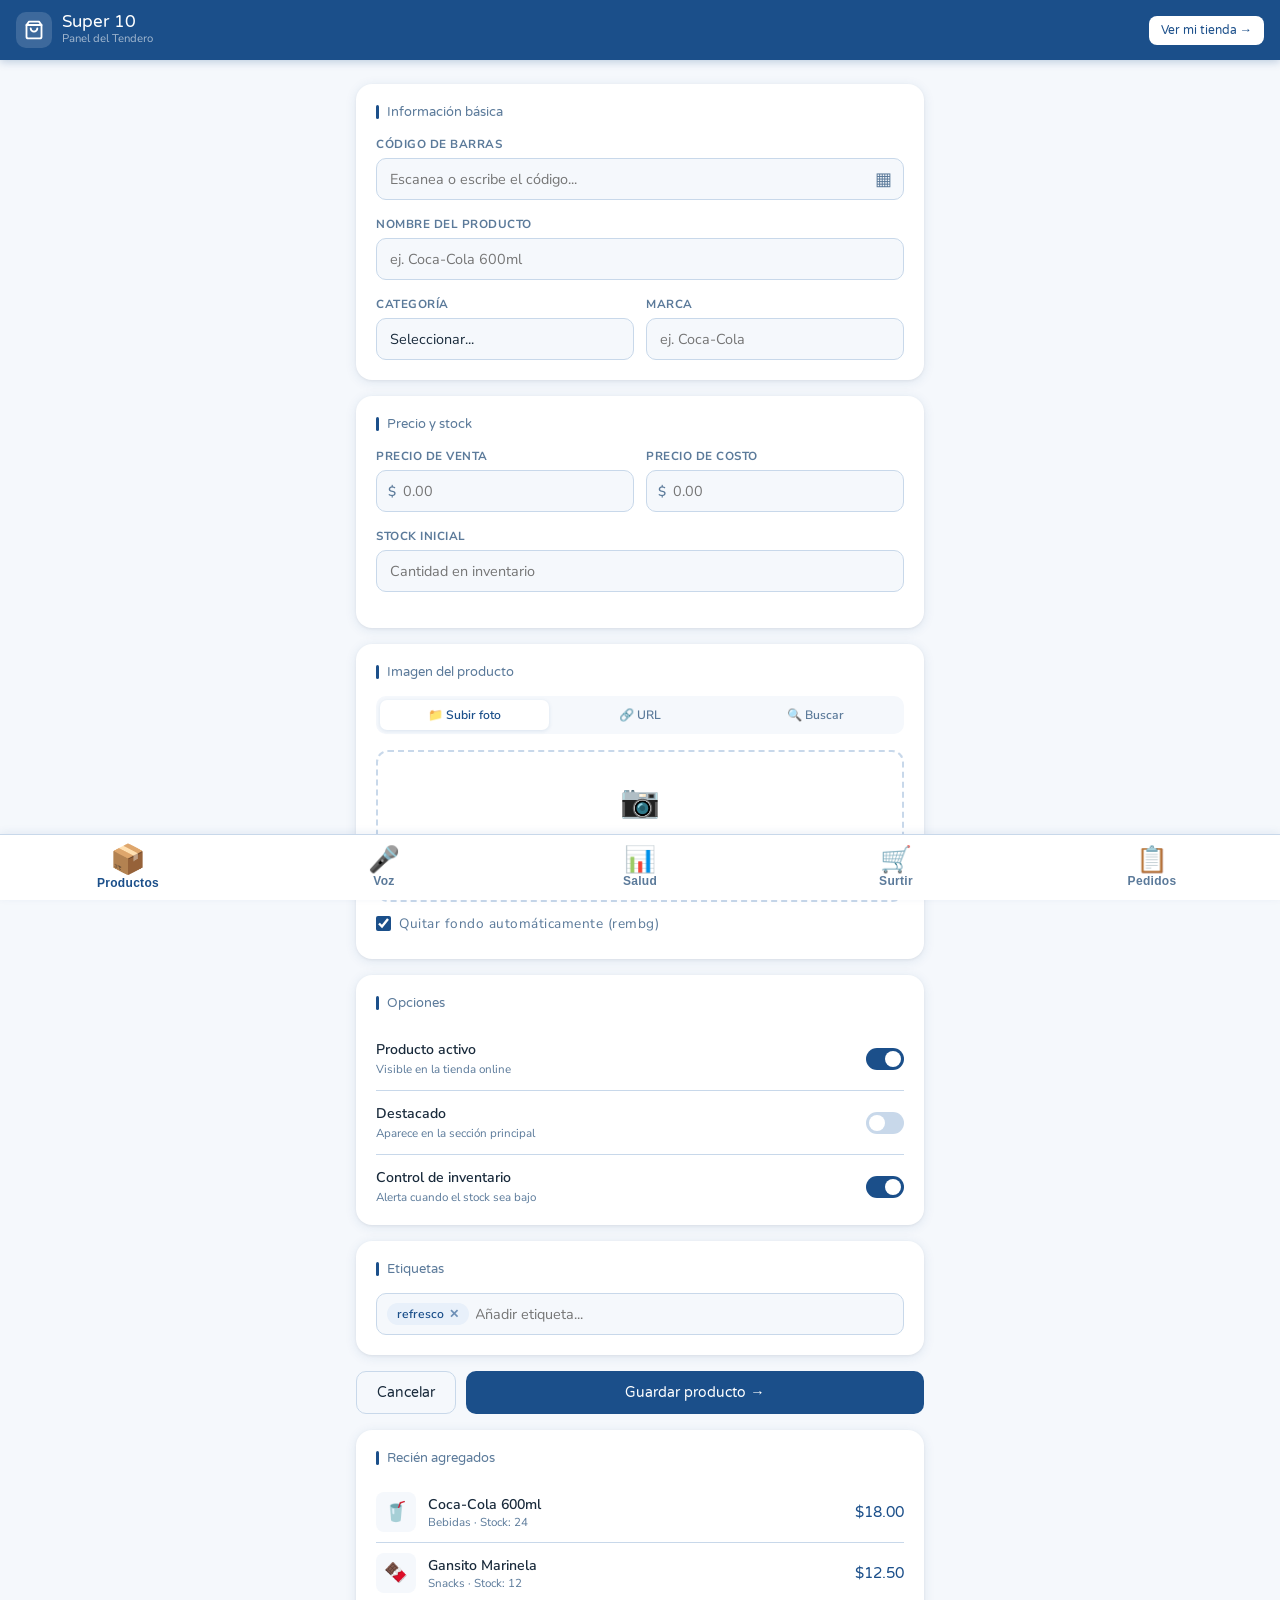
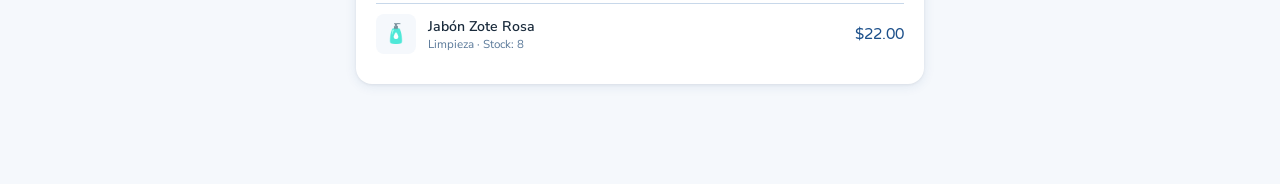
==== commit 5b2c7212: "tab pedidos en admin + registro cliente + guardar pedidos en Supabase" ====
--- a/admin.html
+++ b/admin.html
@@ -532,6 +532,60 @@
     ::-webkit-scrollbar-track { background: transparent; }
     ::-webkit-scrollbar-thumb { background: var(--borde); border-radius: 3px; }
     select option { background: #fff; }
+
+    /* ══ TAB PEDIDOS ══════════════════════════════════════ */
+    .pedido-card {
+      background: var(--blanco); border-radius: 16px;
+      padding: 16px; margin-bottom: 12px;
+      box-shadow: var(--shadow-card);
+      border-left: 4px solid var(--acento);
+      transition: border-color 200ms;
+    }
+    .pedido-card.visto { border-left-color: var(--borde); opacity: .7; }
+    .pedido-card__top {
+      display: flex; justify-content: space-between; align-items: flex-start;
+      margin-bottom: 10px;
+    }
+    .pedido-cliente { font-weight: 700; font-size: .95rem; color: var(--texto); }
+    .pedido-hora { font-size: .75rem; color: var(--subtexto); margin-top: 2px; }
+    .pedido-badge {
+      font-size: .7rem; font-weight: 700; padding: 3px 10px;
+      border-radius: 20px; background: var(--acento); color: #fff;
+      white-space: nowrap;
+    }
+    .pedido-badge.visto { background: var(--borde); color: var(--subtexto); }
+    .pedido-items { font-size: .83rem; color: var(--subtexto); margin-bottom: 10px; line-height: 1.6; }
+    .pedido-total { font-weight: 700; font-size: 1rem; color: var(--verde); }
+    .pedido-actions { display: flex; gap: 8px; margin-top: 12px; }
+    .btn-visto {
+      flex: 1; padding: 9px; border-radius: 10px;
+      background: var(--verde-light); color: var(--verde);
+      font-weight: 700; font-size: .85rem; cursor: pointer; border: none;
+    }
+    .btn-wsp {
+      flex: 1; padding: 9px; border-radius: 10px;
+      background: #25D366; color: #fff;
+      font-weight: 700; font-size: .85rem; cursor: pointer; border: none;
+    }
+    .pedidos-empty {
+      text-align: center; padding: 60px 24px;
+      color: var(--subtexto); font-size: .9rem;
+    }
+    .pedidos-empty .empty-icon { font-size: 3rem; margin-bottom: 12px; }
+    .pedidos-header {
+      display: flex; justify-content: space-between; align-items: center;
+      margin-bottom: 16px;
+    }
+    .pedidos-badge-count {
+      background: var(--acento); color: #fff;
+      font-size: .75rem; font-weight: 700;
+      padding: 2px 8px; border-radius: 20px;
+    }
+    .btn-refresh {
+      background: none; border: 1.5px solid var(--borde);
+      border-radius: 8px; padding: 6px 12px;
+      font-size: .8rem; color: var(--subtexto); cursor: pointer;
+    }
   </style>
 </head>
 <body>
@@ -838,11 +892,120 @@
     <span class="nav-tab__icon">🛒</span>
     <span class="nav-tab__label">Surtir</span>
   </button>
+  <button class="nav-tab" data-panel="pedidos" onclick="switchTab(this)">
+    <span class="nav-tab__icon">📋</span>
+    <span class="nav-tab__label">Pedidos</span>
+  </button>
 </nav>
 
+
+  <!-- ══════════════ TAB: PEDIDOS ══════════════ -->
+  <div class="tab-panel" id="panel-pedidos">
+    <div class="pedidos-header">
+      <div>
+        <div class="card-title" style="font-size:1.1rem">📋 Pedidos</div>
+        <div style="font-size:.8rem;color:var(--subtexto);margin-top:2px">Pedidos recibidos en la tienda online</div>
+      </div>
+      <button class="btn-refresh" onclick="cargarPedidos()">↻ Actualizar</button>
+    </div>
+    <div id="pedidosList">
+      <div class="pedidos-empty">
+        <div class="empty-icon">📋</div>
+        <div>Cargando pedidos...</div>
+      </div>
+    </div>
+  </div>
+
 <div class="toast" id="toast"></div>
 
 <script>
+
+// ══════════════════════════════════════════════════════
+// SUPABASE
+// ══════════════════════════════════════════════════════
+const SUPABASE_URL = 'https://dqrhqzdfzhkqpgawgjga.supabase.co';
+const SUPABASE_KEY = 'sb_publishable_kponNfbiTEBSbJaP6tf-Xg_pVOdCApQ';
+const SB_HEADERS = {
+  'apikey': SUPABASE_KEY,
+  'Authorization': `Bearer ${SUPABASE_KEY}`,
+  'Content-Type': 'application/json'
+};
+
+// ══════════════════════════════════════════════════════
+// PEDIDOS
+// ══════════════════════════════════════════════════════
+let pedidosData = [];
+
+async function cargarPedidos() {
+  const list = document.getElementById('pedidosList');
+  list.innerHTML = '<div class="pedidos-empty"><div class="empty-icon">⏳</div><div>Cargando...</div></div>';
+
+  try {
+    const res = await fetch(
+      `${SUPABASE_URL}/rest/v1/pedidos?select=*&order=created_at.desc&limit=50`,
+      { headers: SB_HEADERS }
+    );
+    pedidosData = await res.json();
+    renderPedidos(pedidosData);
+  } catch (e) {
+    list.innerHTML = '<div class="pedidos-empty"><div class="empty-icon">❌</div><div>Error cargando pedidos</div></div>';
+    console.error(e);
+  }
+}
+
+function renderPedidos(pedidos) {
+  const list = document.getElementById('pedidosList');
+  if (!pedidos.length) {
+    list.innerHTML = '<div class="pedidos-empty"><div class="empty-icon">🎉</div><div>Sin pedidos aún.<br>Cuando alguien compre en tu tienda, aparecerá aquí.</div></div>';
+    return;
+  }
+
+  const nuevos = pedidos.filter(p => p.estado === 'nuevo').length;
+
+  list.innerHTML = pedidos.map(p => {
+    const items = (p.items || []).map(i => `${i.qty}x ${i.nombre}`).join(', ');
+    const hora = new Date(p.created_at).toLocaleString('es-MX', {
+      day: '2-digit', month: 'short', hour: '2-digit', minute: '2-digit'
+    });
+    const esNuevo = p.estado === 'nuevo';
+    return `
+    <div class="pedido-card ${esNuevo ? '' : 'visto'}" id="pedido-${p.id}">
+      <div class="pedido-card__top">
+        <div>
+          <div class="pedido-cliente">👤 ${p.cliente_nombre || 'Cliente'}</div>
+          <div class="pedido-hora">🕐 ${hora}</div>
+        </div>
+        <span class="pedido-badge ${esNuevo ? '' : 'visto'}">${esNuevo ? '🔔 Nuevo' : '✓ Visto'}</span>
+      </div>
+      <div class="pedido-items">${items}</div>
+      <div class="pedido-total">Total: $${Number(p.total).toFixed(2)}</div>
+      <div class="pedido-actions">
+        ${esNuevo ? `<button class="btn-visto" onclick="marcarVisto('${p.id}')">✓ Marcar visto</button>` : ''}
+        ${p.cliente_whatsapp ? `<button class="btn-wsp" onclick="contactarCliente('${p.cliente_whatsapp}', '${(p.cliente_nombre||'').replace(/'/g,'')}')">💬 WhatsApp</button>` : ''}
+      </div>
+    </div>`;
+  }).join('');
+}
+
+async function marcarVisto(id) {
+  try {
+    await fetch(`${SUPABASE_URL}/rest/v1/pedidos?id=eq.${id}`, {
+      method: 'PATCH',
+      headers: SB_HEADERS,
+      body: JSON.stringify({ estado: 'visto' })
+    });
+    // Actualizar localmente sin recargar
+    pedidosData = pedidosData.map(p => p.id === id ? { ...p, estado: 'visto' } : p);
+    renderPedidos(pedidosData);
+    showToast('✓ Pedido marcado como visto');
+  } catch (e) { console.error(e); }
+}
+
+function contactarCliente(whatsapp, nombre) {
+  const msg = `Hola ${nombre}, tu pedido en ${CONFIG.nombreTienda} está siendo preparado. 🛒`;
+  window.open(`https://wa.me/52${whatsapp}?text=${encodeURIComponent(msg)}`, '_blank');
+}
+
 // ══════════════════════════════════════════════════════
 // CONFIG
 // ══════════════════════════════════════════════════════
@@ -915,8 +1078,9 @@
   document.querySelectorAll('.tab-panel').forEach(p => p.classList.remove('active'));
   btn.classList.add('active');
   document.getElementById('panel-' + btn.dataset.panel).classList.add('active');
-  if (btn.dataset.panel === 'salud')  renderSalud();
-  if (btn.dataset.panel === 'surtir') renderSurtir();
+  if (btn.dataset.panel === 'salud')   renderSalud();
+  if (btn.dataset.panel === 'surtir')  renderSurtir();
+  if (btn.dataset.panel === 'pedidos') cargarPedidos();
 }
 
 // ══════════════════════════════════════════════════════
